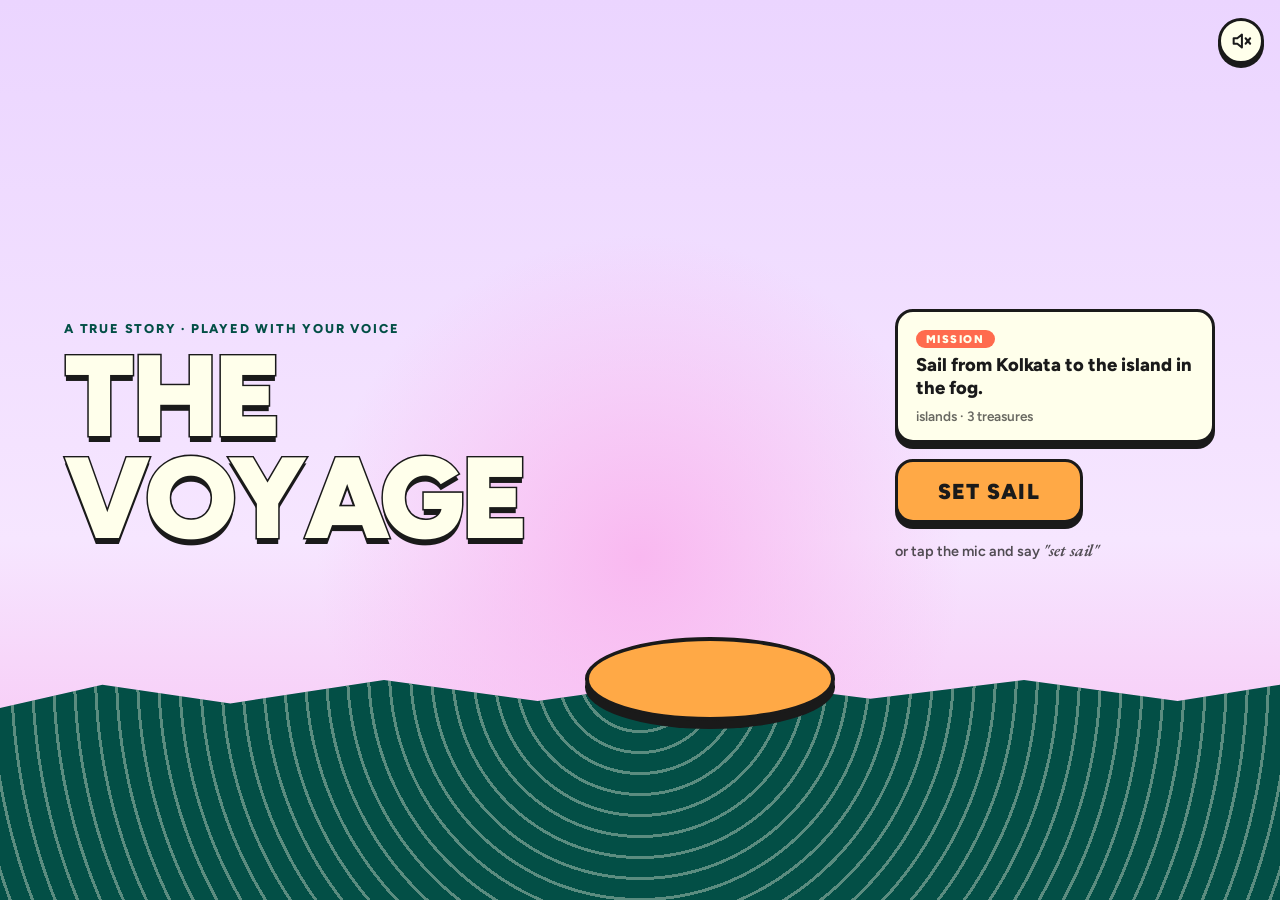
==== index.html @ ba2fa211 "Add The Voyage game engine One-page game: lobby, HUD, sea map with islands unlocking in order, zoom " ====
<!doctype html>
<html lang="en">
<head>
  <meta charset="utf-8">
  <meta name="viewport" content="width=device-width, initial-scale=1, viewport-fit=cover">
  <title>The Voyage</title>
  <meta name="description" content="A true story from a village in Bihar to Wispr Flow. A game you play with your voice.">
  <link rel="preconnect" href="https://fonts.googleapis.com">
  <link rel="preconnect" href="https://fonts.gstatic.com" crossorigin>
  <link href="https://fonts.googleapis.com/css2?family=EB+Garamond:ital,wght@0,400;0,500;1,400&family=Figtree:wght@400;600;800;900&display=swap" rel="stylesheet">
  <link rel="stylesheet" href="css/game.css">
</head>
<body data-screen="lobby">
  <div id="app">

    <!-- HUD: always on top, like a mobile game -->
    <header class="hud">
      <div class="hud-player">
        <div class="hud-avatar" data-art="portrait"></div>
        <div class="hud-id">
          <p class="hud-name"></p>
          <p class="hud-where">The harbour</p>
        </div>
      </div>
      <div class="hud-right">
        <div class="hud-loot" aria-label="Treasures found">
          <span class="hud-chest" data-art="chest"></span>
          <span class="hud-loot-count">0/3</span>
        </div>
        <button class="hud-btn sound-toggle" type="button" aria-pressed="false" aria-label="Sound off. Turn sound on">
          <svg class="icon-off" viewBox="0 0 24 24" aria-hidden="true"><path d="M4 9h4l5-4v14l-5-4H4z"/><path d="M17 9l5 6M22 9l-5 6"/></svg>
          <svg class="icon-on" viewBox="0 0 24 24" aria-hidden="true"><path d="M4 9h4l5-4v14l-5-4H4z"/><path d="M17 8.5a5 5 0 0 1 0 7M19.5 6a8.5 8.5 0 0 1 0 12"/></svg>
        </button>
      </div>
    </header>

    <!-- Lobby -->
    <section class="screen" id="lobby" aria-label="Lobby">
      <div class="lobby-sea" aria-hidden="true"></div>
      <div class="lobby-title">
        <p class="kicker">A true story · Played with your voice</p>
        <h1>The<br>Voyage</h1>
      </div>
      <div class="lobby-hero">
        <div class="hero-stage" aria-hidden="true"></div>
        <div class="hero" data-art="hero" role="img" aria-label="Nirmal, the captain"></div>
      </div>
      <div class="lobby-panel">
        <div class="mission">
          <p class="mission-label">Mission</p>
          <p class="mission-text">Sail from Kolkata to the island in the fog.</p>
          <p class="mission-meta"><span class="island-count"></span> islands · 3 treasures</p>
        </div>
        <button class="big-btn" type="button" data-action="sail">Set sail</button>
        <p class="hint">or tap the mic and say <em>"set sail"</em></p>
      </div>
    </section>

    <!-- Sea map -->
    <section class="screen" id="map" aria-label="Sea map" hidden>
      <svg class="map-svg" viewBox="0 0 1000 1000" preserveAspectRatio="xMidYMid meet"></svg>
    </section>

    <!-- Island close-up -->
    <section class="screen" id="island" aria-label="Island" hidden>
      <svg class="island-svg" viewBox="0 0 1000 1000" preserveAspectRatio="xMidYMid meet"></svg>
    </section>

    <!-- Inside a place -->
    <section class="screen" id="inside" aria-label="Inside" hidden>
      <div class="inside-art" aria-hidden="true"></div>
    </section>

    <!-- Anime-style dialog box -->
    <div class="dialog" role="dialog" aria-live="polite" hidden>
      <div class="dialog-portrait" aria-hidden="true"></div>
      <div class="dialog-box">
        <p class="dialog-name"></p>
        <p class="dialog-text"></p>
        <span class="dialog-next" aria-hidden="true"></span>
      </div>
    </div>

    <!-- Activity card: a trial, choice, log or demo after a place's dialog -->
    <div class="activity" role="dialog" aria-labelledby="activity-title" hidden>
      <div class="activity-card">
        <p class="activity-kicker"></p>
        <h2 class="activity-title" id="activity-title"></h2>
        <div class="activity-body"></div>
        <button class="big-btn activity-done" type="button">Continue</button>
      </div>
    </div>

    <!-- Treasure / island cleared popup -->
    <div class="reward" role="alertdialog" aria-modal="true" hidden>
      <div class="reward-card">
        <div class="reward-chest" data-art="chest"></div>
        <p class="reward-kicker"></p>
        <h2 class="reward-title"></h2>
        <p class="reward-detail"></p>
        <button class="big-btn" type="button" data-action="reward-ok">Back to the sea</button>
      </div>
    </div>

    <p class="toast" aria-live="polite"></p>

    <!-- Voice dock -->
    <nav class="dock" aria-label="Controls">
      <p class="dock-transcript" aria-live="polite"></p>
      <div class="dock-row">
        <button class="dock-btn" type="button" data-action="back" aria-label="Back">
          <svg viewBox="0 0 24 24" aria-hidden="true"><path d="M15 6l-6 6 6 6"/></svg>
        </button>
        <button class="mic-btn" type="button" aria-pressed="false" aria-label="Speak a command" hidden>
          <svg viewBox="0 0 24 24" aria-hidden="true"><rect x="9" y="3" width="6" height="11" rx="3"/><path d="M5.5 11a6.5 6.5 0 0 0 13 0M12 17.5V21"/></svg>
        </button>
        <span class="dock-spacer" aria-hidden="true"></span>
      </div>
    </nav>
  </div>

  <script src="js/game-data.js"></script>
  <script src="js/art.js"></script>
  <script src="js/activities.js"></script>
  <script src="js/game.js"></script>
</body>
</html>
---- css/game.css ----
/* THE VOYAGE: one screen, game style. Palette and type from CLAUDE.md section 3. */
:root {
  --cream: #FFFFEB;
  --green: #034F46;
  --lavender: #EBD5FF;
  --orange: #FFA946;
  --coral: #FF6B4E;
  --pink: #F9B8F0;
  --ink: #1A1A1A;
  /* two helpers for the drawings, mixed from the palette */
  --sand: #FFE3B5;
  --leaf: #1F7A68;

  --font-ui: "Figtree", system-ui, sans-serif;
  --font-story: "EB Garamond", Georgia, serif;
  --gutter: 16px;
  --ease-out: cubic-bezier(0.2, 0.7, 0.2, 1);
}

*, *::before, *::after { box-sizing: border-box; }
[hidden] { display: none !important; }

html, body {
  margin: 0;
  height: 100%;
  overflow: hidden;
  overscroll-behavior: none;
}

body {
  background: var(--lavender);
  color: var(--ink);
  font-family: var(--font-ui);
  -webkit-font-smoothing: antialiased;
  -webkit-tap-highlight-color: transparent;
}

#app {
  position: fixed;
  inset: 0;
  overflow: hidden;
  overflow: clip; /* clip also blocks programmatic scrolling of the game frame */
}

.screen { overflow: hidden; overflow: clip; }

svg { display: block; }

button { font: inherit; color: inherit; }

:focus-visible {
  outline: 3px solid var(--coral);
  outline-offset: 3px;
}

.todo {
  outline: 2px dashed var(--coral);
  outline-offset: 4px;
  border-radius: 4px;
}

/* ---------- Screens ---------- */
.screen {
  position: absolute;
  inset: 0;
  transition: opacity 0.6s ease, transform 0.9s var(--ease-out);
}

.screen.is-leaving { opacity: 0; pointer-events: none; }
.screen.is-entering { opacity: 0; transform: scale(0.94); }

/* ---------- HUD ---------- */
.hud {
  position: absolute;
  z-index: 20;
  top: 0;
  left: 0;
  right: 0;
  display: flex;
  align-items: center;
  justify-content: space-between;
  gap: 12px;
  padding: max(12px, env(safe-area-inset-top)) var(--gutter) 12px;
  pointer-events: none;
}

.hud > * { pointer-events: auto; }

.hud-player {
  display: flex;
  align-items: center;
  gap: 10px;
  padding: 5px 16px 5px 5px;
  border: 3px solid var(--ink);
  border-radius: 999px;
  background: var(--cream);
  box-shadow: 0 4px 0 var(--ink);
  min-width: 0;
}

.hud-avatar {
  flex: none;
  width: 42px;
  height: 42px;
  border-radius: 999px;
  border: 3px solid var(--ink);
  background: var(--orange);
  overflow: hidden;
}

.hud-avatar svg { width: 100%; height: 100%; }

.hud-id { min-width: 0; }

.hud-name,
.hud-where {
  margin: 0;
  white-space: nowrap;
  overflow: hidden;
  text-overflow: ellipsis;
}

.hud-name { font-weight: 900; font-size: 0.95rem; letter-spacing: 0.02em; }
.hud-name span { margin-left: 6px; padding: 1px 7px; border-radius: 999px; background: var(--green); color: var(--cream); font-size: 0.7rem; }
.hud-where { font-size: 0.75rem; font-weight: 600; opacity: 0.7; text-transform: uppercase; letter-spacing: 0.1em; }

.hud-right { display: flex; align-items: center; gap: 8px; }

.hud-loot {
  display: flex;
  align-items: center;
  gap: 6px;
  height: 46px;
  padding: 0 14px 0 8px;
  border: 3px solid var(--ink);
  border-radius: 999px;
  background: var(--cream);
  box-shadow: 0 4px 0 var(--ink);
  font-weight: 900;
}

.hud-chest { width: 32px; }
.hud-loot.is-bumped { animation: bump 0.6s var(--ease-out); }

@keyframes bump {
  30% { transform: scale(1.25) rotate(-4deg); }
}

.hud-btn {
  display: grid;
  place-items: center;
  width: 46px;
  height: 46px;
  border: 3px solid var(--ink);
  border-radius: 999px;
  background: var(--cream);
  box-shadow: 0 4px 0 var(--ink);
  cursor: pointer;
}

.hud-btn svg,
.dock-btn svg,
.mic-btn svg {
  width: 22px;
  height: 22px;
  fill: none;
  stroke: currentColor;
  stroke-width: 2.2;
  stroke-linecap: round;
  stroke-linejoin: round;
}

.sound-toggle .icon-on,
.sound-toggle[aria-pressed="true"] .icon-off { display: none; }
.sound-toggle[aria-pressed="true"] .icon-on { display: block; }
.sound-toggle[aria-pressed="true"] { background: var(--orange); }

/* Hide the HUD details in the lobby: the lobby is its own poster */
body[data-screen="lobby"] .hud-player,
body[data-screen="lobby"] .hud-loot { visibility: hidden; }

/* ---------- Chunky game buttons ---------- */
.big-btn {
  position: relative;
  display: inline-flex;
  align-items: center;
  justify-content: center;
  min-height: 64px;
  padding: 0 40px;
  border: 3px solid var(--ink);
  border-radius: 18px;
  background: var(--orange);
  box-shadow: 0 6px 0 var(--ink);
  font-weight: 900;
  font-size: 1.35rem;
  letter-spacing: 0.06em;
  text-transform: uppercase;
  cursor: pointer;
  overflow: hidden;
  transition: transform 0.12s ease, box-shadow 0.12s ease;
}

.big-btn::after {
  content: "";
  position: absolute;
  top: 0;
  left: -60%;
  width: 40%;
  height: 100%;
  background: linear-gradient(100deg, transparent, rgba(255, 255, 235, 0.7), transparent);
  transform: skewX(-20deg);
  animation: shine 3.2s ease-in-out infinite;
}

@keyframes shine {
  0%, 60% { left: -60%; }
  100% { left: 130%; }
}

.big-btn:active { transform: translateY(4px); box-shadow: 0 2px 0 var(--ink); }

/* ---------- Lobby ---------- */
#lobby {
  display: grid;
  grid-template-columns: 1fr minmax(240px, 1fr) 1fr;
  grid-template-areas: "title hero panel";
  align-items: center;
  gap: 24px;
  padding: 90px clamp(16px, 5vw, 64px) 120px;
  background:
    radial-gradient(circle at 50% 62%, var(--pink) 0, transparent 38%),
    linear-gradient(var(--lavender), #F6E6FF 60%, var(--pink));
}

.lobby-sea {
  position: absolute;
  inset: auto 0 0 0;
  height: 26%;
  background:
    repeating-radial-gradient(circle at 50% 0, transparent 0 18px, rgba(255, 255, 235, 0.35) 18px 21px),
    var(--green);
  border-top: 4px solid var(--ink);
  clip-path: polygon(0 18%, 8% 8%, 18% 16%, 30% 6%, 42% 15%, 55% 5%, 68% 14%, 80% 6%, 92% 15%, 100% 8%, 100% 100%, 0 100%);
}

.lobby-title { grid-area: title; position: relative; }

.kicker {
  margin: 0 0 10px;
  font-size: 0.8rem;
  font-weight: 800;
  letter-spacing: 0.14em;
  text-transform: uppercase;
  color: var(--green);
}

.lobby-title h1 {
  margin: 0;
  font-weight: 900;
  font-size: clamp(3.4rem, 9vw, 7.5rem);
  line-height: 0.88;
  letter-spacing: -0.03em;
  text-transform: uppercase;
  color: var(--cream);
  -webkit-text-stroke: 3px var(--ink);
  paint-order: stroke fill;
  text-shadow: 0 6px 0 var(--ink);
}

.lobby-hero {
  grid-area: hero;
  position: relative;
  display: grid;
  place-items: end center;
  height: min(58vh, 520px);
}

.hero-stage {
  position: absolute;
  bottom: -5%;
  width: 78%;
  aspect-ratio: 3 / 1;
  border: 4px solid var(--ink);
  border-radius: 50%;
  background: var(--orange);
  box-shadow: 0 8px 0 var(--ink);
}

.hero {
  position: relative;
  height: 100%;
  aspect-ratio: 200 / 360;
  animation: idle 3s ease-in-out infinite;
}

.hero svg { width: 100%; height: 100%; overflow: visible; }

@keyframes idle {
  50% { transform: translateY(-8px); }
}

.hero .hero-scarf {
  transform-origin: 100px 128px;
  animation: scarf 2.4s ease-in-out infinite;
}

@keyframes scarf {
  50% { transform: rotate(-4deg); }
}

.lobby-panel {
  grid-area: panel;
  position: relative;
  display: flex;
  flex-direction: column;
  align-items: flex-start;
  gap: 16px;
}

.mission {
  width: 100%;
  max-width: 320px;
  padding: 16px 18px;
  border: 3px solid var(--ink);
  border-radius: 18px;
  background: var(--cream);
  box-shadow: 0 6px 0 var(--ink);
}

.mission-label {
  display: inline-block;
  margin: 0 0 6px;
  padding: 2px 10px;
  border-radius: 999px;
  background: var(--coral);
  color: var(--cream);
  font-size: 0.7rem;
  font-weight: 900;
  letter-spacing: 0.14em;
  text-transform: uppercase;
}

.mission-text { margin: 0; font-weight: 800; font-size: 1.15rem; line-height: 1.25; }
.mission-meta { margin: 8px 0 0; font-size: 0.85rem; font-weight: 600; opacity: 0.65; }

.hint { margin: 0; font-size: 0.9rem; font-weight: 600; opacity: 0.75; }
.hint em { font-family: var(--font-story); font-size: 1.05rem; }

@media (max-width: 760px) {
  #lobby {
    grid-template-columns: 1fr;
    grid-template-rows: auto 1fr auto;
    grid-template-areas: "title" "hero" "panel";
    gap: 8px;
    padding: 80px var(--gutter) 110px;
    text-align: center;
  }

  .lobby-title h1 { font-size: clamp(3rem, 16vw, 4.5rem); }
  .lobby-hero { height: 100%; min-height: 0; max-height: 46vh; align-self: center; }
  .lobby-sea { height: 22%; }
  .hint { color: var(--cream); }
  .lobby-panel { align-items: center; gap: 10px; }
  .mission { display: none; }
  .big-btn { width: 100%; max-width: 340px; }
}

/* ---------- Map ---------- */
#map,
#island { background: var(--lavender); }

.map-svg,
.island-svg {
  position: absolute;
  top: 70px;
  bottom: 100px;
  left: 0;
  width: 100%;
  height: calc(100% - 170px);
  transition: transform 1s var(--ease-out);
  overflow: visible;
}

.wave { animation: wave 3.5s ease-in-out infinite; animation-delay: var(--d); }

@keyframes wave {
  50% { transform: translateX(10px); opacity: 0.3; }
}

.route {
  fill: none;
  stroke: var(--ink);
  stroke-width: 4;
  stroke-dasharray: 2 14;
  stroke-linecap: round;
  opacity: 0.55;
}

.map-island { cursor: pointer; }
.map-island .island-art { transition: transform 0.3s var(--ease-out); transform-box: fill-box; transform-origin: center; }
.map-island:hover .island-art,
.map-island:focus-visible .island-art { transform: scale(1.06); }
.map-island:focus-visible { outline: none; }
.map-island.is-locked { cursor: not-allowed; }
.map-island.is-locked .island-art { filter: saturate(0.25); opacity: 0.6; }

.flag-pill { fill: var(--cream); stroke: var(--ink); stroke-width: 3; }
.map-island.is-next .flag-pill { fill: var(--orange); }
.map-island.is-cleared .flag-pill { fill: var(--green); }
.map-island.is-cleared .flag-text { fill: var(--cream); }

.flag-text {
  font-family: var(--font-ui);
  font-weight: 900;
  font-size: 26px;
  letter-spacing: 0.02em;
  text-anchor: middle;
  dominant-baseline: central;
  fill: var(--ink);
}

.flag-sub {
  font-family: var(--font-ui);
  font-weight: 700;
  font-size: 24px;
  text-anchor: middle;
  fill: var(--ink);
  opacity: 0.7;
}

.next-ring {
  fill: none;
  stroke: var(--coral);
  stroke-width: 5;
  transform-box: fill-box;
  transform-origin: center;
  animation: ring 1.6s ease-out infinite;
}

@keyframes ring {
  from { transform: scale(0.7); opacity: 1; }
  to { transform: scale(1.3); opacity: 0; }
}

.ship { transition: transform 0.9s var(--ease-out); }
.ship-bob { animation: bob 2.6s ease-in-out infinite; }

@keyframes bob {
  50% { transform: translateY(-5px) rotate(-3deg); }
}

.fog { animation: drift 7s ease-in-out infinite; }

@keyframes drift {
  50% { transform: translateX(14px); }
}

/* ---------- Island ---------- */
.place { cursor: pointer; }
.place .place-art { transition: transform 0.25s var(--ease-out); transform-box: fill-box; transform-origin: center bottom; }
.place:hover .place-art,
.place:focus-visible .place-art { transform: scale(1.08) translateY(-4px); }
.place:focus-visible { outline: none; }

.place-pill { fill: var(--cream); stroke: var(--ink); stroke-width: 3; }
.place.is-done .place-pill { fill: var(--green); }
.place.is-done .flag-text { fill: var(--cream); }
.place-marker { fill: var(--coral); stroke: var(--ink); stroke-width: 3; }
.place.is-done .place-marker { fill: var(--green); }

/* ---------- Inside ---------- */
#inside {
  display: grid;
  place-items: center;
  padding: 80px var(--gutter) 260px;
}

#inside[data-mood="day"] { background: radial-gradient(circle at 50% 40%, var(--cream) 0, var(--lavender) 70%); }
#inside[data-mood="night"] { background: radial-gradient(circle at 50% 40%, #2A2A36 0, var(--ink) 70%); color: var(--cream); }
#inside[data-mood="storm"] { background: linear-gradient(#123B36, var(--ink)); color: var(--cream); }

.inside-art { width: min(70vw, 420px); aspect-ratio: 1; position: relative; }
.inside-art svg { width: 100%; height: 100%; overflow: visible; }
.inside-art .place-art { animation: float 4s ease-in-out infinite; transform-box: fill-box; transform-origin: center; }

@keyframes float {
  50% { transform: translateY(-10px); }
}

.sparkle { fill: var(--cream); animation: twinkle 2.4s ease-in-out infinite; animation-delay: var(--d); }

@keyframes twinkle {
  50% { opacity: 0.15; }
}

.rain {
  position: absolute;
  inset: -30%;
  background: repeating-linear-gradient(105deg, transparent 0 22px, rgba(255, 255, 235, 0.25) 22px 24px);
  animation: rain 0.5s linear infinite;
  pointer-events: none;
}

@keyframes rain {
  to { transform: translate(-12px, 48px); }
}

/* ---------- Dialog (anime / visual-novel style) ---------- */
.dialog {
  position: absolute;
  z-index: 25;
  left: 50%;
  bottom: calc(108px + env(safe-area-inset-bottom));
  width: min(calc(100% - 2 * var(--gutter)), 760px);
  transform: translateX(-50%);
  display: flex;
  align-items: flex-end;
  gap: 0;
  cursor: pointer;
  animation: dialog-in 0.35s var(--ease-out);
}

@keyframes dialog-in {
  from { opacity: 0; transform: translate(-50%, 24px); }
}

.dialog-portrait {
  flex: none;
  position: relative;
  z-index: 1;
  width: 96px;
  height: 96px;
  margin-right: -14px;
  margin-bottom: 34px;
  border: 3px solid var(--ink);
  border-radius: 22px;
  background: var(--orange);
  box-shadow: 0 5px 0 var(--ink);
  overflow: hidden;
}

.dialog[data-who="Narrator"] .dialog-portrait { background: var(--lavender); padding: 8px; }
.dialog-portrait svg { width: 100%; height: 100%; }

.dialog-box {
  position: relative;
  flex: 1;
  min-height: 140px;
  padding: 26px 26px 34px 34px;
  border: 3px solid var(--ink);
  border-radius: 20px;
  background: var(--cream);
  color: var(--ink);
  box-shadow: 0 6px 0 var(--ink);
}

.dialog-name {
  position: absolute;
  top: -18px;
  left: 28px;
  margin: 0;
  padding: 4px 14px;
  border: 3px solid var(--ink);
  border-radius: 10px;
  background: var(--green);
  color: var(--cream);
  font-weight: 900;
  font-size: 0.85rem;
  letter-spacing: 0.1em;
  text-transform: uppercase;
}

.dialog[data-who="Narrator"] .dialog-name { background: var(--ink); }

.dialog-text {
  margin: 0;
  font-family: var(--font-story);
  font-size: clamp(1.2rem, 3.4vw, 1.5rem);
  line-height: 1.4;
}

.dialog[data-who="Narrator"] .dialog-text { font-style: italic; }

.dialog-text .word { opacity: 0; filter: blur(3px); transition: opacity 0.2s ease, filter 0.3s ease; }
.dialog-text .word.on { opacity: 1; filter: none; }

.dialog-next {
  position: absolute;
  right: 18px;
  bottom: 12px;
  width: 0;
  height: 0;
  border-left: 9px solid transparent;
  border-right: 9px solid transparent;
  border-top: 12px solid var(--coral);
  opacity: 0;
}

.dialog.is-ready .dialog-next { opacity: 1; animation: nudge 0.9s ease-in-out infinite; }

@keyframes nudge {
  50% { transform: translateY(5px); }
}

@media (max-width: 540px) {
  .dialog-portrait { width: 72px; height: 72px; border-radius: 18px; margin-bottom: 60px; }
  .dialog-box { padding: 24px 18px 30px 26px; min-height: 150px; }
}

/* ---------- Reward ---------- */
.reward {
  position: absolute;
  z-index: 30;
  inset: 0;
  display: grid;
  place-items: center;
  padding: var(--gutter);
  background: rgba(26, 26, 26, 0.55);
  animation: fade 0.3s ease;
}

@keyframes fade { from { opacity: 0; } }

.reward-card {
  position: relative;
  width: min(100%, 380px);
  padding: 30px 26px 26px;
  border: 3px solid var(--ink);
  border-radius: 26px;
  background:
    repeating-conic-gradient(from 0deg at 50% 30%, var(--cream) 0 10deg, #FFF3C9 10deg 20deg);
  box-shadow: 0 8px 0 var(--ink);
  text-align: center;
  animation: pop 0.5s var(--ease-out);
}

@keyframes pop {
  from { transform: scale(0.6) rotate(-4deg); opacity: 0; }
}

.reward-chest { width: 120px; margin: 0 auto 6px; animation: bump 1.2s var(--ease-out) 0.3s; }
.reward-kicker { margin: 0; font-weight: 900; font-size: 0.8rem; letter-spacing: 0.16em; text-transform: uppercase; color: var(--coral); }
.reward-title { margin: 4px 0 6px; font-weight: 900; font-size: 2.2rem; line-height: 1; }
.reward-detail { margin: 0 0 20px; font-family: var(--font-story); font-size: 1.15rem; }
.reward .big-btn { width: 100%; font-size: 1.05rem; min-height: 56px; }

/* ---------- Toast ---------- */
.toast {
  position: absolute;
  z-index: 26;
  top: 84px;
  left: 50%;
  margin: 0;
  padding: 10px 18px;
  border: 3px solid var(--ink);
  border-radius: 999px;
  background: var(--cream);
  box-shadow: 0 4px 0 var(--ink);
  font-weight: 800;
  white-space: nowrap;
  transform: translate(-50%, -20px);
  opacity: 0;
  pointer-events: none;
  transition: opacity 0.25s ease, transform 0.25s var(--ease-out);
}

.toast.is-shown { opacity: 1; transform: translate(-50%, 0); }

/* ---------- Dock ---------- */
.dock {
  position: absolute;
  z-index: 24;
  left: 0;
  right: 0;
  bottom: 0;
  display: flex;
  flex-direction: column;
  align-items: center;
  gap: 10px;
  padding: 0 var(--gutter) max(16px, env(safe-area-inset-bottom));
  pointer-events: none;
}

.dock-transcript {
  margin: 0;
  max-width: min(100%, 40ch);
  padding: 6px 14px;
  border: 3px solid var(--ink);
  border-radius: 14px;
  background: var(--cream);
  font-family: var(--font-story);
  font-style: italic;
  font-size: 1.1rem;
  text-align: center;
  opacity: 0;
  transform: translateY(8px);
  transition: opacity 0.25s ease, transform 0.25s ease;
}

.dock-transcript.is-shown { opacity: 1; transform: none; }

.dock-row {
  display: flex;
  align-items: center;
  gap: 18px;
  pointer-events: auto;
}

.dock-btn,
.dock-spacer {
  width: 52px;
  height: 52px;
}

.dock-btn {
  display: grid;
  place-items: center;
  border: 3px solid var(--ink);
  border-radius: 16px;
  background: var(--cream);
  box-shadow: 0 4px 0 var(--ink);
  cursor: pointer;
}

body[data-screen="lobby"] .dock-btn { visibility: hidden; }

.mic-btn {
  position: relative;
  display: grid;
  place-items: center;
  width: 72px;
  height: 72px;
  border: 3px solid var(--ink);
  border-radius: 999px;
  background: var(--green);
  color: var(--cream);
  box-shadow: 0 5px 0 var(--ink);
  cursor: pointer;
}

.mic-btn svg { width: 30px; height: 30px; }
.mic-btn[aria-pressed="true"] { background: var(--coral); }

.mic-btn[aria-pressed="true"]::after {
  content: "";
  position: absolute;
  inset: -9px;
  border-radius: inherit;
  border: 3px solid var(--coral);
  animation: ring 1.3s ease-out infinite;
}

.dock-btn:active,
.mic-btn:active,
.hud-btn:active { transform: translateY(3px); box-shadow: 0 1px 0 var(--ink); }

/* ---------- Activity card ---------- */
.activity {
  position: absolute;
  z-index: 27;
  inset: 0;
  display: grid;
  place-items: center;
  padding: calc(76px + env(safe-area-inset-top)) var(--gutter) calc(104px + env(safe-area-inset-bottom));
  background: rgba(26, 26, 26, 0.35);
  animation: fade 0.3s ease;
}

.activity-card {
  position: relative;
  width: min(100%, 660px);
  max-height: 100%;
  overflow-y: auto;
  overscroll-behavior: contain;
  display: flex;
  flex-direction: column;
  gap: 16px;
  padding: 24px 22px 22px;
  border: 3px solid var(--ink);
  border-radius: 24px;
  background: var(--cream);
  color: var(--ink);
  box-shadow: 0 8px 0 var(--ink);
  animation: pop 0.45s var(--ease-out);
}

.activity-kicker {
  align-self: flex-start;
  margin: 0;
  padding: 3px 12px;
  border-radius: 999px;
  background: var(--coral);
  color: var(--cream);
  font-size: 0.72rem;
  font-weight: 900;
  letter-spacing: 0.14em;
  text-transform: uppercase;
}

.activity-title { margin: -6px 0 0; font-weight: 900; font-size: clamp(1.7rem, 6vw, 2.3rem); line-height: 1.05; }
.activity-body { display: flex; flex-direction: column; gap: 14px; }
.activity-done { align-self: stretch; min-height: 56px; font-size: 1.05rem; }
.activity-done:disabled { background: #E7E1D3; cursor: not-allowed; }
.activity-done:disabled::after { display: none; }

.activity .big-btn { min-height: 56px; font-size: 1.05rem; padding: 0 26px; }

/* shared pieces */
.story { margin: 0; min-height: 1.4em; font-family: var(--font-story); font-size: 1.25rem; line-height: 1.4; }
.story .word, .demo-text .word { opacity: 0; filter: blur(3px); transition: opacity 0.2s ease, filter 0.3s ease; }
.story .word.on, .demo-text .word.on { opacity: 1; filter: none; }
.soft { margin: 0; font-family: var(--font-story); font-style: italic; font-size: 1.1rem; opacity: 0.75; }
.small { font-size: 0.95rem; }
.heard { margin: 0; min-height: 1.3em; font-family: var(--font-story); font-style: italic; font-size: 1.15rem; }
.action-row { display: flex; flex-wrap: wrap; align-items: center; gap: 10px 14px; }

.small-btn {
  display: inline-flex;
  align-items: center;
  justify-content: center;
  min-height: 48px;
  padding: 0 20px;
  border: 3px solid var(--ink);
  border-radius: 14px;
  background: var(--orange);
  box-shadow: 0 4px 0 var(--ink);
  color: var(--ink);
  font-weight: 800;
  text-decoration: none;
  cursor: pointer;
}

.round-btn {
  display: grid;
  place-items: center;
  flex: none;
  width: 48px;
  height: 48px;
  border: 3px solid var(--ink);
  border-radius: 999px;
  background: var(--green);
  color: var(--cream);
  cursor: pointer;
}

.round-btn svg, .mic-big svg { width: 22px; height: 22px; fill: none; stroke: currentColor; stroke-width: 2.2; stroke-linecap: round; stroke-linejoin: round; }
.mic-big { gap: 10px; background: var(--green); color: var(--cream); }
.mic-big[aria-pressed="true"], .round-btn[aria-pressed="true"] { background: var(--coral); }

.link-btn {
  min-height: 44px;
  padding: 0 4px;
  border: none;
  background: none;
  font-weight: 700;
  text-decoration: underline;
  text-underline-offset: 4px;
  cursor: pointer;
}

.text-input {
  flex: 1;
  min-width: 0;
  min-height: 48px;
  padding: 0 16px;
  border: 3px solid var(--ink);
  border-radius: 14px;
  background: #fff;
  color: var(--ink);
  font: 500 1rem var(--font-ui);
}

.chips { display: flex; flex-wrap: wrap; gap: 8px; }

.chip {
  min-height: 42px;
  padding: 0 14px;
  border: 2.5px solid var(--ink);
  border-radius: 999px;
  background: #fff;
  font-weight: 700;
  font-size: 0.92rem;
  cursor: pointer;
}

.chip[aria-pressed="true"] { background: var(--ink); color: var(--cream); }
.chip.is-seen:not([aria-pressed="true"]) { background: var(--lavender); }

.rows { margin: 0; border: 3px solid var(--ink); border-radius: 16px; overflow: hidden; background: #fff; }
.row { display: grid; grid-template-columns: minmax(110px, 0.4fr) 1fr; gap: 4px 14px; padding: 12px 16px; }
.row + .row { border-top: 2px solid #E7E1D3; }
.row dt { font-size: 0.75rem; font-weight: 800; letter-spacing: 0.08em; text-transform: uppercase; opacity: 0.6; padding-top: 0.25em; }
.row dd { margin: 0; font-family: var(--font-story); font-size: 1.1rem; line-height: 1.35; }

@media (max-width: 520px) {
  .row { grid-template-columns: 1fr; }
}

/* V.8 read this */
.rt { display: flex; flex-direction: column; gap: 14px; }
.rt-top { display: flex; align-items: center; gap: 12px; }
.rt-count { flex: none; min-width: 3ch; font-weight: 900; font-size: 2rem; font-variant-numeric: tabular-nums; color: var(--green); }
.rt-count.is-low { color: var(--coral); animation: bump 0.5s ease infinite; }
.rt-track { flex: 1; height: 14px; border: 3px solid var(--ink); border-radius: 999px; background: #fff; overflow: hidden; }
.rt-bar { height: 100%; background: var(--orange); transform-origin: left; }
.rt-passage { margin: 0; padding: 14px 16px; border-radius: 14px; background: var(--lavender); font-size: 1.25rem; line-height: 1.6; }
.rt-question { margin: 0; font-weight: 800; }
.choice-row { display: flex; flex-wrap: wrap; gap: 8px; }

.choice {
  min-height: 48px;
  padding: 0 16px;
  border: 3px solid var(--ink);
  border-radius: 14px;
  background: #fff;
  box-shadow: 0 4px 0 var(--ink);
  font-weight: 700;
  cursor: pointer;
}

.choice:disabled { cursor: default; opacity: 0.45; box-shadow: none; }
.choice.is-right { opacity: 1; background: var(--green); color: var(--cream); }
.choice.is-wrong { opacity: 1; background: var(--coral); color: var(--cream); }
.rt-result { display: flex; flex-direction: column; gap: 10px; }
.verdict { margin: 0; font-weight: 900; font-size: 1.8rem; }
.verdict[data-result="win"] { color: var(--green); }
.verdict[data-result="lose"] { color: var(--coral); }

/* V.9 say it */
.phrase-card { padding: 18px; border-radius: 16px; background: var(--lavender); }
.phrase { margin: 0; font-weight: 900; font-size: clamp(1.8rem, 7vw, 2.6rem); line-height: 1.2; }
.phrase-roman { margin: 4px 0 2px; font-weight: 800; color: var(--green); }

/* V.10 decision */
.decision { display: grid; grid-template-columns: repeat(auto-fit, minmax(200px, 1fr)); gap: 12px; }

.decision-card {
  display: flex;
  flex-direction: column;
  gap: 8px;
  padding: 16px;
  border: 3px solid var(--ink);
  border-radius: 18px;
  background: #fff;
  box-shadow: 0 5px 0 var(--ink);
  text-align: left;
  cursor: pointer;
  transition: transform 0.15s ease, opacity 0.3s ease;
}

.decision-card:not(:disabled):hover { transform: translateY(-2px); }
.decision-card h3 { margin: 0; font-weight: 900; font-size: 1.8rem; }
.decision-card ul { margin: 0; padding-left: 18px; display: grid; gap: 4px; font-size: 0.95rem; }
.decision-key { display: grid; place-items: center; width: 30px; height: 30px; border: 2.5px solid var(--ink); border-radius: 999px; font-weight: 900; font-size: 0.8rem; }
.decision-card:disabled { cursor: default; }
.decision-card.is-chosen { background: var(--orange); }
.decision-card.is-dimmed { opacity: 0.35; box-shadow: none; }

/* V.11 captain's log */
.logbook { display: flex; flex-direction: column; gap: 10px; padding: 14px; border-radius: 18px; background: var(--sand); }
.log-head { display: flex; justify-content: flex-end; }
.log-status { padding: 4px 12px; border: 2.5px solid var(--ink); border-radius: 999px; background: var(--coral); color: var(--cream); font-weight: 900; font-size: 0.8rem; letter-spacing: 0.08em; text-transform: uppercase; transform: rotate(-3deg); }

/* V.12 ask */
.ask-form { display: flex; align-items: center; gap: 8px; }
.ask-form .small-btn { flex: none; }
.asked { margin: 0; min-height: 1em; font-size: 0.78rem; font-weight: 900; letter-spacing: 0.1em; text-transform: uppercase; color: var(--coral); }

/* V.13 crew */
.crew-card { display: flex; flex-direction: column; gap: 10px; }
.crew-name { margin: 0; font-weight: 900; font-size: 1.4rem; }
.crew-card.is-swapped { animation: pop 0.4s var(--ease-out); }

/* V.13 demo */
.demo { display: grid; grid-template-columns: repeat(auto-fit, minmax(220px, 1fr)); gap: 10px; }
.demo-box { min-height: 120px; padding: 14px 16px; border: 3px solid var(--ink); border-radius: 16px; background: #fff; }
.demo-box.is-clean { background: var(--lavender); }
.demo-label { margin: 0 0 6px; font-size: 0.72rem; font-weight: 900; letter-spacing: 0.12em; text-transform: uppercase; opacity: 0.6; }
.demo-text { margin: 0; font-family: var(--font-story); font-size: 1.25rem; line-height: 1.4; }
.filler { color: var(--coral); text-decoration-thickness: 2px; }
.action-row .text-input { min-width: 140px; }

/* ---------- Reduced motion ---------- */
@media (prefers-reduced-motion: reduce) {
  *, *::before, *::after {
    animation: none !important;
    transition-duration: 0.01ms !important;
  }
}
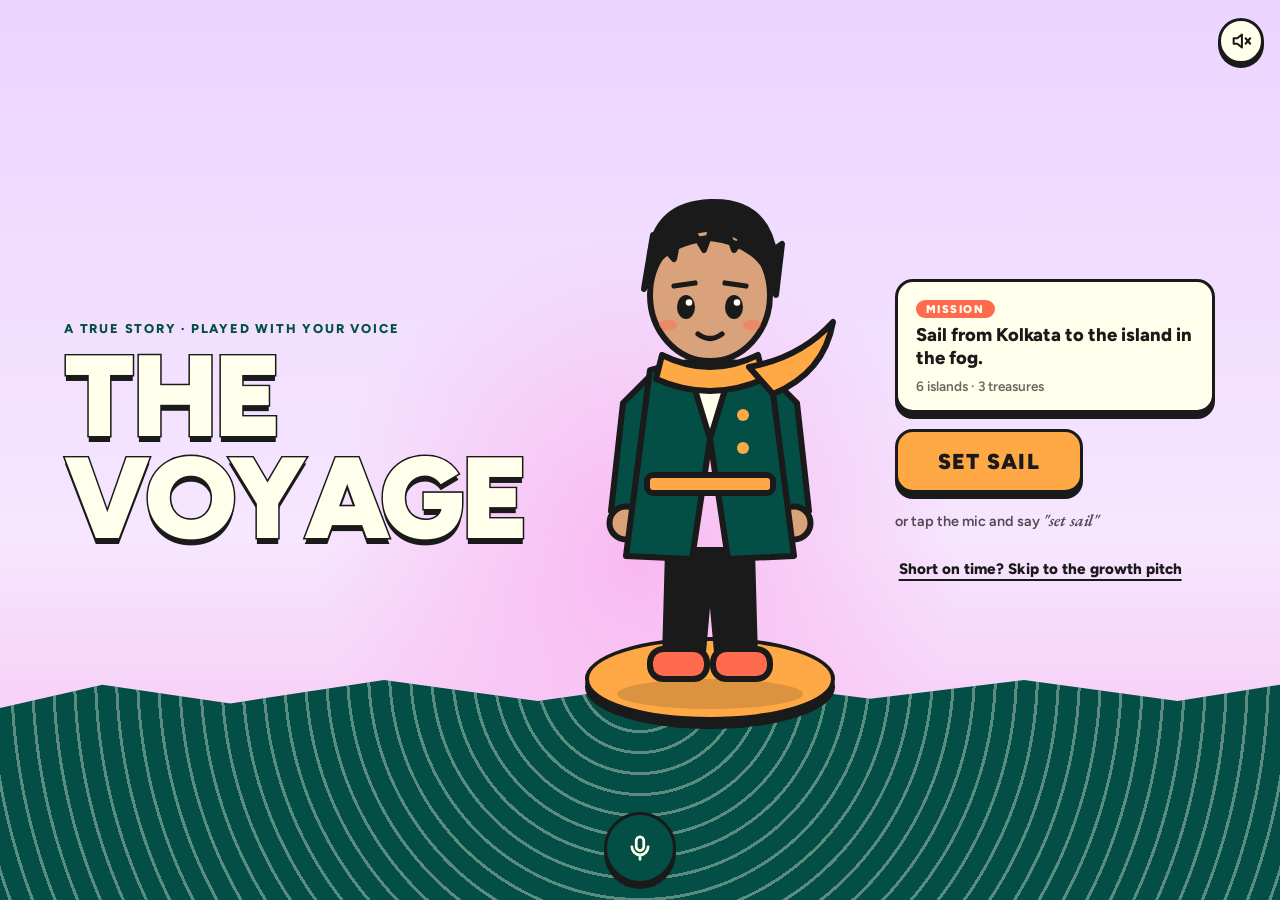
==== commit b5c1602d: "Add "Skip to the growth pitch" for busy judges A lobby button (and the voice command "skip" / "pitch" ====
--- a/index.html
+++ b/index.html
@@ -53,6 +53,7 @@
         </div>
         <button class="big-btn" type="button" data-action="sail">Set sail</button>
         <p class="hint">or tap the mic and say <em>"set sail"</em></p>
+        <button class="skip-btn" type="button" data-action="pitch">Short on time? Skip to the growth pitch</button>
       </div>
     </section>
 
--- a/css/game.css
+++ b/css/game.css
@@ -343,6 +343,23 @@
 .mission-text { margin: 0; font-weight: 800; font-size: 1.15rem; line-height: 1.25; }
 .mission-meta { margin: 8px 0 0; font-size: 0.85rem; font-weight: 600; opacity: 0.65; }
 
+.skip-btn {
+  min-height: 44px;
+  padding: 0 4px;
+  border: none;
+  background: none;
+  font-weight: 800;
+  font-size: 0.95rem;
+  text-decoration: underline;
+  text-decoration-thickness: 2px;
+  text-underline-offset: 5px;
+  cursor: pointer;
+}
+
+@media (max-width: 760px) {
+  .skip-btn { color: var(--cream); }
+}
+
 .hint { margin: 0; font-size: 0.9rem; font-weight: 600; opacity: 0.75; }
 .hint em { font-family: var(--font-story); font-size: 1.05rem; }
 
@@ -359,7 +376,7 @@
   .lobby-title h1 { font-size: clamp(3rem, 16vw, 4.5rem); }
   .lobby-hero { height: 100%; min-height: 0; max-height: 46vh; align-self: center; }
   .lobby-sea { height: 22%; }
-  .hint { color: var(--cream); }
+  .hint { display: none; }
   .lobby-panel { align-items: center; gap: 10px; }
   .mission { display: none; }
   .big-btn { width: 100%; max-width: 340px; }
